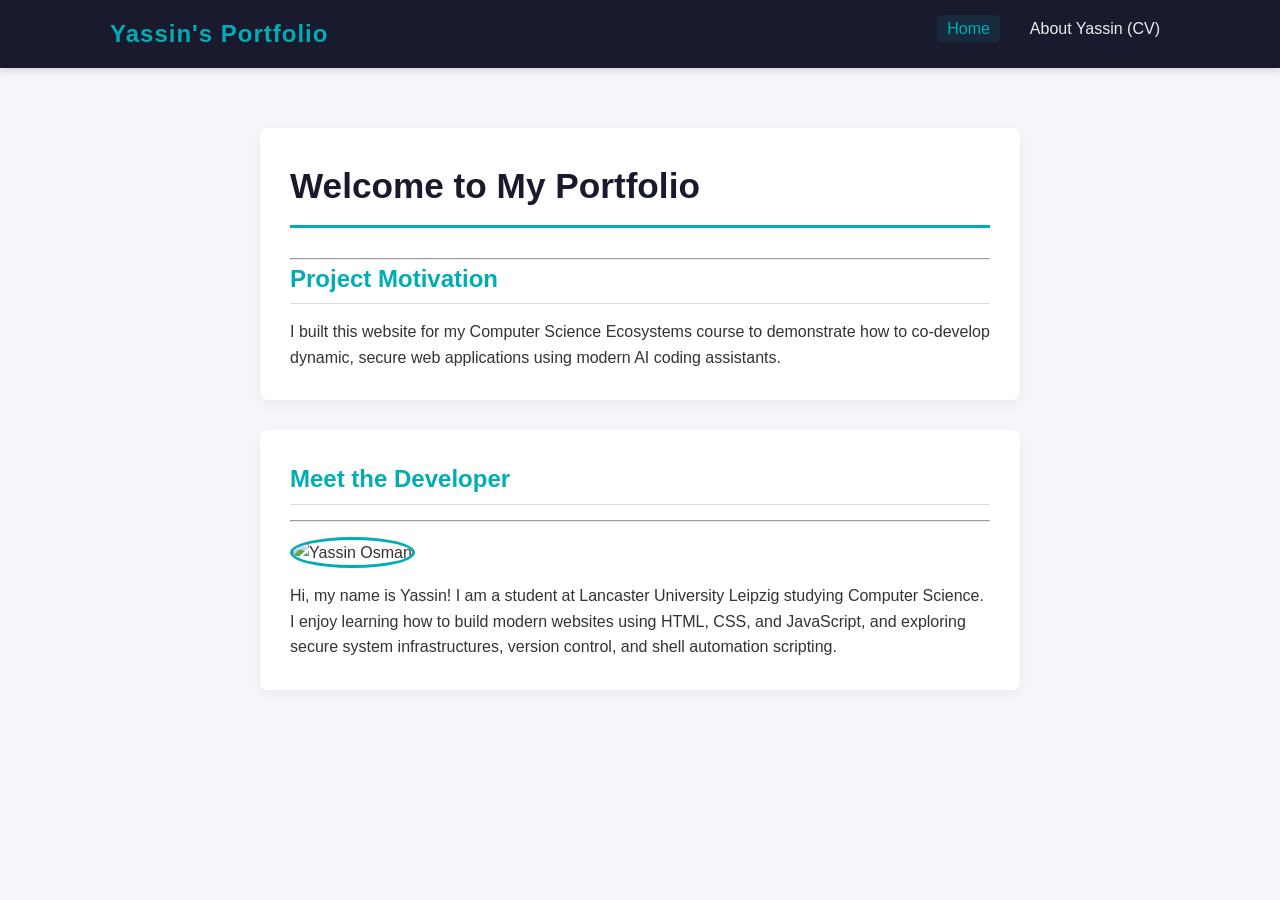
==== index.html @ 16d9d291 "completed home and cv pages" ====
<!DOCTYPE html>
<html lang="en">
<head>
    <meta charset="UTF-8">
    <meta name="viewport" content="width=device-width, initial-scale=1.0">
    <title>Yassin Osman | Portfolio Home</title>
    <link rel="stylesheet" href="style.css">
</head>
<body>

    
    <header>
        <nav>
            <div class="logo">Yassin's Portfolio</div>
            <ul>
                <li><a href="index.html" class="active">Home</a></li>
                <li><a href="cv.html">About Yassin (CV)</a></li>
            </ul>
        </nav>
    </header>

    <main>
        
        <section class="card fade-in">
            <h1>Welcome to My Portfolio</h1>
            <hr>
            <h2>Project Motivation</h2>
            
            <p id="project-motivation-text"></p> 
        </section>

        
        <section class="card fade-in">
            <h2>Meet the Developer</h2>
            <hr>
            <div class="developer-profile">
                
                <img src="your-profile-pic-name.jpg" alt="Yassin Osman" class="profile-img" id="profile-pic">
                
                <p id="about-text"></p>
            </div>
        </section>
    </main>

    <script src="app.js"></script>
</body>
</html>
---- style.css ----
/* ==========================================
   1. GLOBAL STYLES & RESET
   ========================================== */
* {
    margin: 0;
    padding: 0;
    box-sizing: border-box;
    font-family: 'Segoe UI', Tahoma, Geneva, Verdana, sans-serif;
}

body {
    background-color: #f4f6f9;
    color: #333;
    line-height: 1.6;
    padding-bottom: 60px;
}

/* ==========================================
   2. HEADER & NAVIGATION BAR
   ========================================== */
header {
    background-color: #1a1a2e; /* Dark professional background */
    padding: 15px 0;
    position: sticky;
    top: 0;
    z-index: 1000;
    box-shadow: 0 4px 6px rgba(0, 0, 0, 0.1);
}

nav {
    display: flex;
    justify-content: space-between;
    align-items: center;
    max-width: 1100px;
    margin: 0 auto;
    padding: 0 20px;
}

nav .logo {
    color: #00adb5; /* Electric teal logo */
    font-size: 1.5rem;
    font-weight: bold;
    letter-spacing: 1px;
}

nav ul {
    display: flex;
    list-style: none;
}

nav ul li {
    margin-left: 20px;
}

nav ul li a {
    color: #eeeeee;
    text-decoration: none;
    font-size: 1rem;
    font-weight: 500;
    transition: color 0.3s ease;
    padding: 5px 10px;
    border-radius: 4px;
}

nav ul li a:hover, nav ul li a.active {
    color: #00adb5;
    background-color: rgba(0, 173, 181, 0.1);
}

/* ==========================================
   3. MAIN CONTENT LAYOUT
   ========================================== */
main, .cv-container {
    max-width: 800px;
    margin: 40px auto;
    padding: 20px;
}

section {
    background: #ffffff;
    padding: 30px;
    margin-bottom: 30px;
    border-radius: 8px;
    box-shadow: 0 4px 12px rgba(0, 0, 0, 0.05);
}

h1, h2, h3 {
    color: #1a1a2e;
    margin-bottom: 15px;
}

h1 {
    font-size: 2.2rem;
    border-bottom: 3px solid #00adb5;
    padding-bottom: 10px;
    margin-bottom: 30px;
}

h2 {
    font-size: 1.5rem;
    color: #00adb5;
    border-bottom: 1px solid #ddd;
    padding-bottom: 5px;
}

/* ==========================================
   4. HOMEPAGE SPECIFIC STYLES
   ========================================== */
.profile-img {
    width: 150px;
    height: 150px;
    border-radius: 50%;
    object-fit: cover;
    margin: 15px 0;
    border: 3px solid #00adb5;
}

/* ==========================================
   5. CV PAGE SPECIFIC STYLES (TABLES & LISTS)
   ========================================== */
ul {
    padding-left: 20px;
}

li {
    margin-bottom: 10px;
}

table {
    width: 100%;
    border-collapse: collapse;
    margin-top: 15px;
}

th, td {
    text-align: left;
    padding: 12px;
    border-bottom: 1px solid #ddd;
}

th {
    background-color: #f8f9fa;
    color: #1a1a2e;
    font-weight: 600;
}

tr:hover {
    background-color: #f1f1f1;
}

/* Interactivity section button container */
.interactivity {
    text-align: center;
}

.interactivity button {
    background-color: #00adb5;
    color: white;
    border: none;
    padding: 10px 20px;
    margin: 10px;
    font-size: 1rem;
    border-radius: 5px;
    cursor: pointer;
    transition: background 0.3s;
}

.interactivity button:hover {
    background-color: #007c82;
}


body.dark-mode {
    background-color: #1a1a2e;
    color: #eeeeee;
}

body.dark-mode section {
    background-color: #222831;
    color: #eeeeee;
}

body.dark-mode h1, body.dark-mode h2, body.dark-mode th {
    color: #00adb5;
}
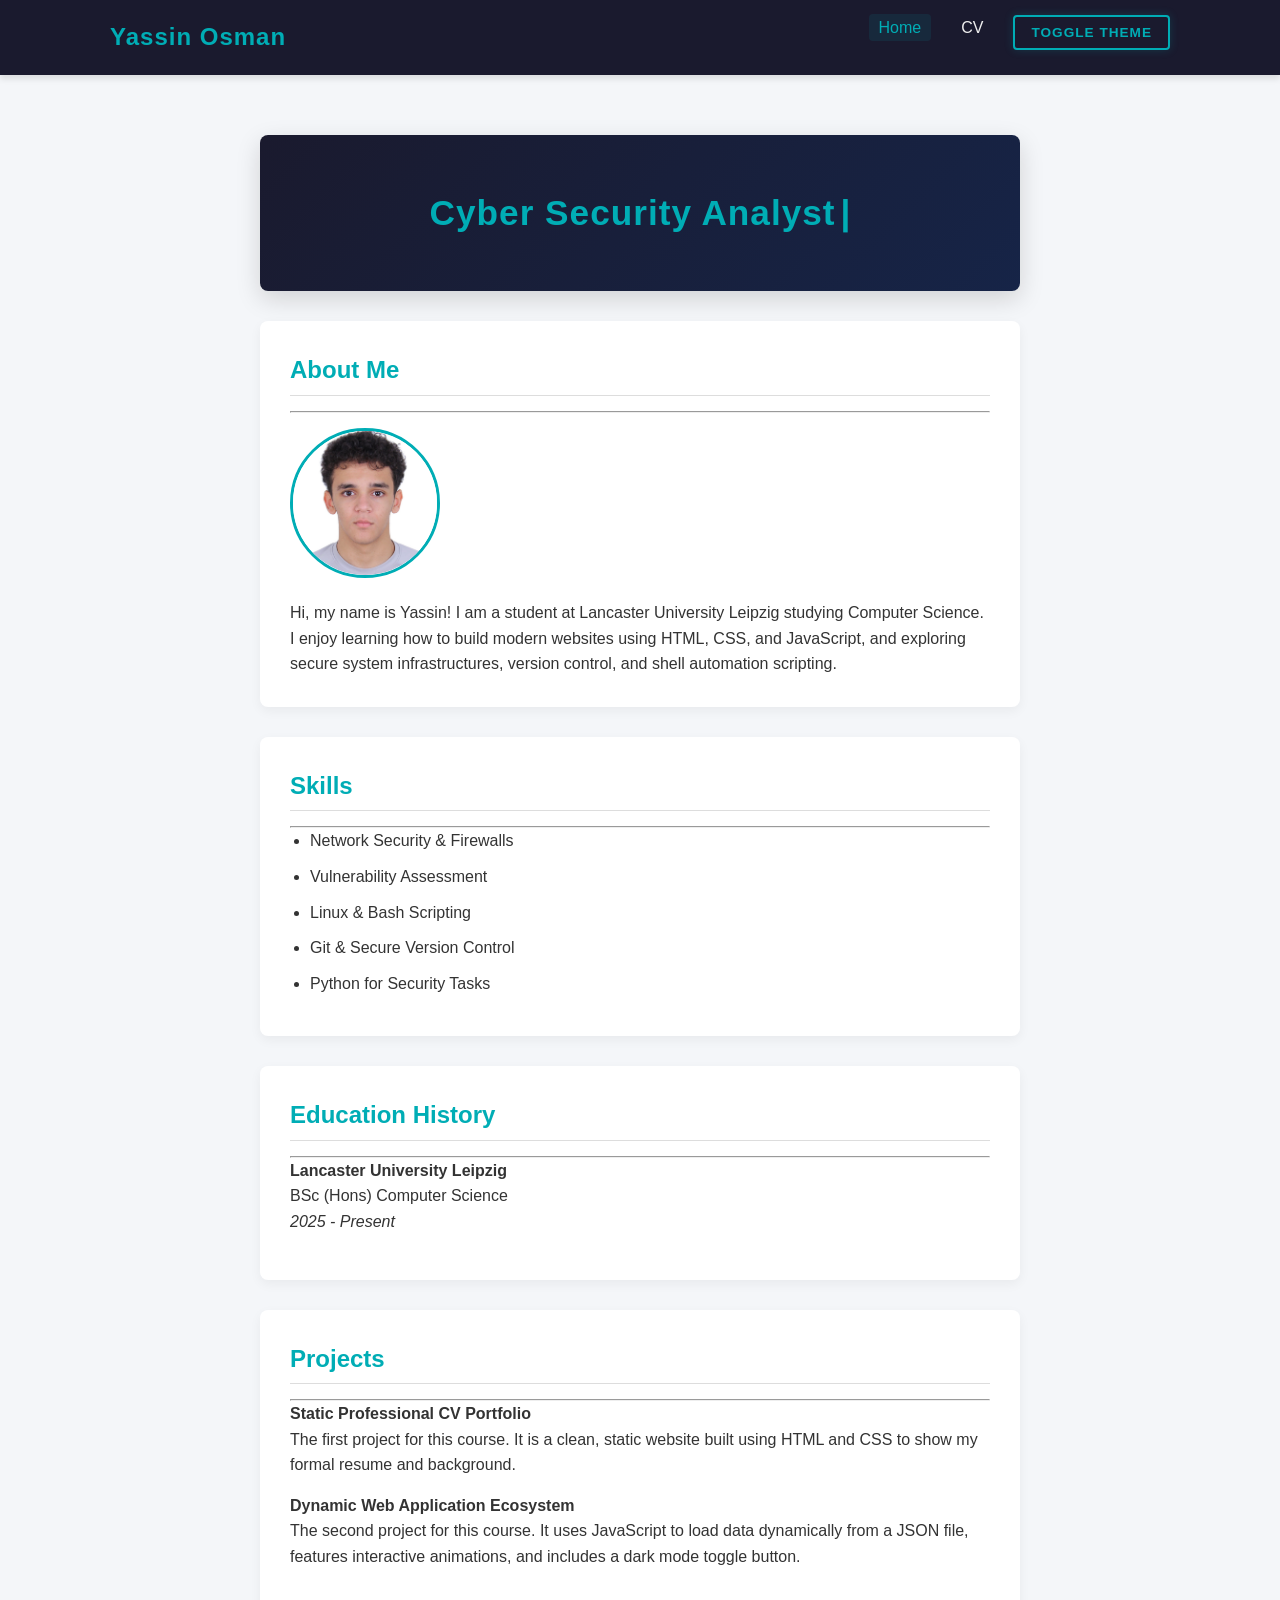
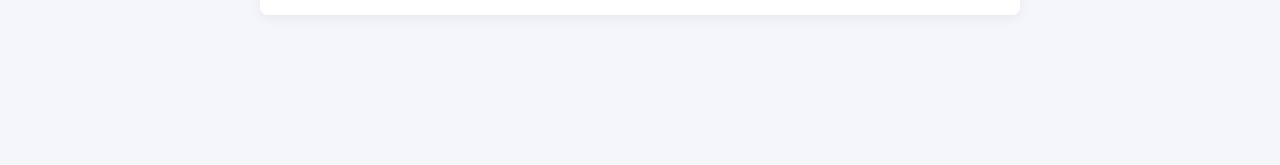
==== commit 734c113b: "complete all tasks for Assessment B" ====
--- a/index.html
+++ b/index.html
@@ -8,37 +8,48 @@
 </head>
 <body>
 
-    
     <header>
         <nav>
-            <div class="logo">Yassin's Portfolio</div>
+            <div class="logo">Yassin Osman</div>
             <ul>
                 <li><a href="index.html" class="active">Home</a></li>
-                <li><a href="cv.html">About Yassin (CV)</a></li>
+                <li><a href="cv.html">CV</a></li>
+                <li><button id="theme-toggle">Toggle Theme</button></li>
             </ul>
         </nav>
     </header>
 
     <main>
-        
-        <section class="card fade-in">
-            <h1>Welcome to My Portfolio</h1>
-            <hr>
-            <h2>Project Motivation</h2>
-            
-            <p id="project-motivation-text"></p> 
+        <section class="hero-section">
+            <h1 id="hero-title"></h1>
+            <span class="cursor">|</span>
         </section>
 
-        
-        <section class="card fade-in">
-            <h2>Meet the Developer</h2>
+        <section>
+            <h2>About Me</h2>
             <hr>
             <div class="developer-profile">
-                
-                <img src="your-profile-pic-name.jpg" alt="Yassin Osman" class="profile-img" id="profile-pic">
-                
+                <img src="IMG_7596.jpg" alt="Yassin Osman" class="profile-img" id="profile-pic">
                 <p id="about-text"></p>
             </div>
+        </section>
+
+        <section>
+            <h2>Skills</h2>
+            <hr>
+            <ul id="skills-container"></ul>
+        </section>
+
+        <section>
+            <h2>Education History</h2>
+            <hr>
+            <div id="education-container"></div>
+        </section>
+
+        <section>
+            <h2>Projects</h2>
+            <hr>
+            <div id="projects-container"></div>
         </section>
     </main>
 
--- a/style.css
+++ b/style.css
@@ -19,7 +19,7 @@
    2. HEADER & NAVIGATION BAR
    ========================================== */
 header {
-    background-color: #1a1a2e; /* Dark professional background */
+    background-color: #1a1a2e; 
     padding: 15px 0;
     position: sticky;
     top: 0;
@@ -37,7 +37,7 @@
 }
 
 nav .logo {
-    color: #00adb5; /* Electric teal logo */
+    color: #00adb5; 
     font-size: 1.5rem;
     font-weight: bold;
     letter-spacing: 1px;
@@ -89,13 +89,6 @@
     margin-bottom: 15px;
 }
 
-h1 {
-    font-size: 2.2rem;
-    border-bottom: 3px solid #00adb5;
-    padding-bottom: 10px;
-    margin-bottom: 30px;
-}
-
 h2 {
     font-size: 1.5rem;
     color: #00adb5;
@@ -148,38 +141,114 @@
     background-color: #f1f1f1;
 }
 
-/* Interactivity section button container */
-.interactivity {
+/* ==========================================
+   6. IMMERSIVE CINEMATIC HERO DESIGN
+   ========================================== */
+
+.hero-section {
+    background: linear-gradient(135deg, #1a1a2e 0%, #162447 100%);
+    padding: 50px 30px;
     text-align: center;
-}
-
-.interactivity button {
-    background-color: #00adb5;
-    color: white;
-    border: none;
-    padding: 10px 20px;
-    margin: 10px;
-    font-size: 1rem;
-    border-radius: 5px;
+    border-radius: 8px;
+    margin-bottom: 30px;
+    display: flex;
+    justify-content: center;
+    align-items: center;
+    box-shadow: 0 8px 24px rgba(0,0,0,0.15);
+}
+
+.hero-section h1 {
+    color: #00adb5;
+    font-size: 2.2rem;
+    display: inline;
+    border-bottom: none;
+    padding-bottom: 0;
+    margin-bottom: 0;
+    letter-spacing: 1px;
+}
+
+/* new: structural animation rules handling dynamic command-line components */
+.cursor {
+    color: #00adb5;
+    font-size: 2.2rem;
+    font-weight: bold;
+    animation: blink 0.75s step-end infinite;
+    margin-left: 5px;
+}
+
+@keyframes blink {
+    from, to { color: transparent }
+    50% { color: #00adb5; }
+}
+/* ==========================================
+   7. DARK MODE STYLES
+   ========================================== */
+body.dark-mode {
+    background-color: #121212 !important;
+    color: #e0e0e0 !important;
+}
+
+body.dark-mode header {
+    background-color: #0d0d1a !important;
+}
+
+body.dark-mode section {
+    background-color: #1e1e1e !important;
+    color: #ffffff !important;
+    box-shadow: 0 4px 12px rgba(0, 173, 181, 0.15) !important;
+}
+
+body.dark-mode h1, 
+body.dark-mode h2, 
+body.dark-mode h3 {
+    color: #00adb5 !important;
+}
+
+body.dark-mode th {
+    background-color: #252525 !important;
+    color: #ffffff !important;
+}
+
+/* ==========================================
+    THEME SWITCH
+   ========================================== */
+#theme-toggle {
+    background: transparent;
+    color: #00adb5;
+    border: 2px solid #00adb5;
+    padding: 8px 16px;
+    font-size: 0.85rem;
+    font-weight: 600;
+    text-transform: uppercase;
+    letter-spacing: 1px;
+    border-radius: 4px;
     cursor: pointer;
-    transition: background 0.3s;
-}
-
-.interactivity button:hover {
-    background-color: #007c82;
-}
-
-
-body.dark-mode {
-    background-color: #1a1a2e;
-    color: #eeeeee;
-}
-
-body.dark-mode section {
-    background-color: #222831;
-    color: #eeeeee;
-}
-
-body.dark-mode h1, body.dark-mode h2, body.dark-mode th {
-    color: #00adb5;
+    transition: all 0.3s ease-in-out;
+    box-shadow: 0 0 10px rgba(0, 173, 181, 0.2);
+}
+
+/* Hover Effect: Fills with solid glowing teal */
+#theme-toggle:hover {
+    background: #00adb5;
+    color: #1a1a2e;
+    box-shadow: 0 0 15px #00adb5;
+    transform: translateY(-1px);
+}
+
+/* Active Pressed Effect */
+#theme-toggle:active {
+    transform: translateY(1px);
+}
+
+/* Adaptive styling adjustment for when dark mode is actively deployed */
+body.dark-mode #theme-toggle {
+    color: #ff0055;
+    border-color: #ff0055;
+    box-shadow: 0 0 10px rgba(255, 0, 85, 0.2);
+}
+
+body.dark-mode #theme-toggle:hover {
+    background: #ff0055;
+    color: #ffffff;
+    box-shadow: 0 0 15px #ff0055;
 }
